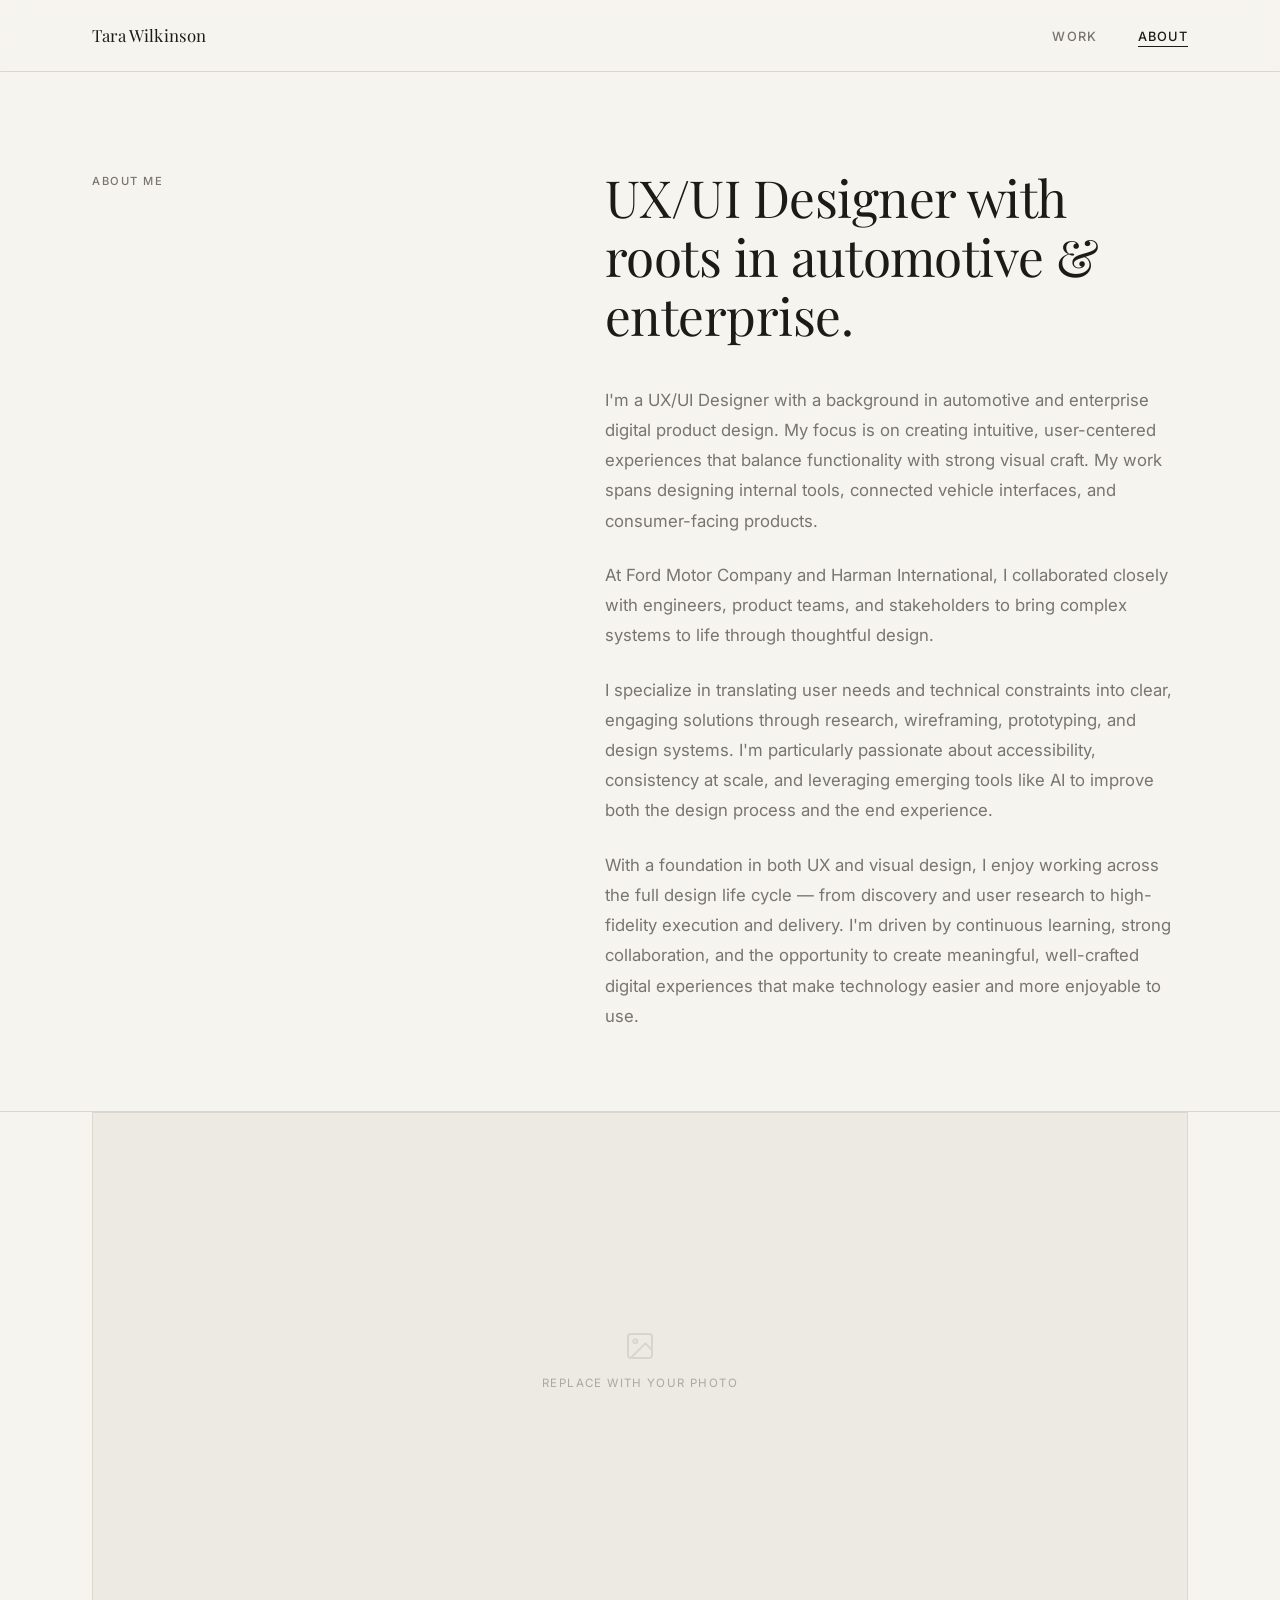
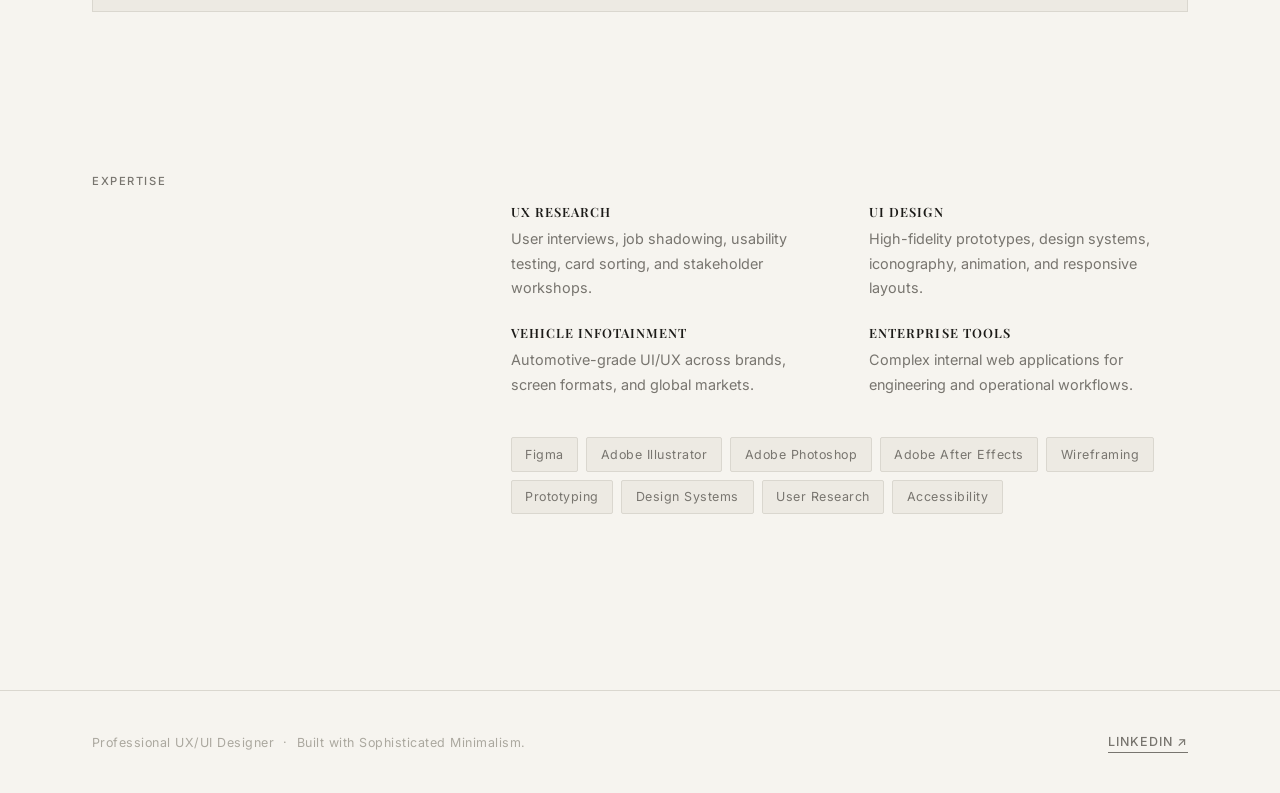
==== about.html @ fb92b143 "initial commit" ====
<!DOCTYPE html>
<html lang="en">
<head>
  <meta charset="UTF-8" />
  <meta name="viewport" content="width=device-width, initial-scale=1.0" />
  <title>About — Tara Wilkinson</title>
  <link rel="stylesheet" href="styles.css" />
  <link rel="preconnect" href="https://fonts.googleapis.com" />
  <link rel="preconnect" href="https://fonts.gstatic.com" crossorigin />
  <link href="https://fonts.googleapis.com/css2?family=Playfair+Display:ital,wght@0,400;0,600;1,400&family=Inter:wght@300;400;500;600&display=swap" rel="stylesheet" />
</head>
<body>

  <!-- ===== NAVIGATION ===== -->
  <nav class="nav">
    <div class="nav__inner">
      <a href="index.html" class="nav__logo">Tara Wilkinson</a>
      <ul class="nav__links">
        <li><a href="index.html" class="nav__link">Work</a></li>
        <li><a href="about.html" class="nav__link active">About</a></li>
      </ul>
    </div>
  </nav>

  <!-- ===== PAGE WRAPPER ===== -->
  <div class="page-wrapper">

    <!-- ===== ABOUT HERO ===== -->
    <section class="about-hero">
      <div class="about-hero__label-col">
        <p class="label about-hero__label">About Me</p>
      </div>
      <div class="about-hero__body-col">
        <h1 class="about-hero__heading">UX/UI Designer with roots in automotive &amp; enterprise.</h1>
        <div class="about-hero__body">
          <p>I'm a UX/UI Designer with a background in automotive and enterprise digital product design. My focus is on creating intuitive, user-centered experiences that balance functionality with strong visual craft. My work spans designing internal tools, connected vehicle interfaces, and consumer-facing products.</p>
          <p>At Ford Motor Company and Harman International, I collaborated closely with engineers, product teams, and stakeholders to bring complex systems to life through thoughtful design.</p>
          <p>I specialize in translating user needs and technical constraints into clear, engaging solutions through research, wireframing, prototyping, and design systems. I'm particularly passionate about accessibility, consistency at scale, and leveraging emerging tools like AI to improve both the design process and the end experience.</p>
          <p>With a foundation in both UX and visual design, I enjoy working across the full design life cycle — from discovery and user research to high-fidelity execution and delivery. I'm driven by continuous learning, strong collaboration, and the opportunity to create meaningful, well-crafted digital experiences that make technology easier and more enjoyable to use.</p>
        </div>
      </div>
    </section>

    <hr class="divider" />

    <!-- ===== PHOTO ===== -->
    <div class="about-photo">
      <!-- Replace with: <img src="images/tara-photo.jpg" alt="Tara Wilkinson"> -->
      <div class="img-placeholder img-placeholder--tall">
        <svg width="32" height="32" viewBox="0 0 24 24" fill="none" stroke="currentColor" stroke-width="1.5"><rect x="3" y="3" width="18" height="18" rx="2"/><circle cx="8.5" cy="8.5" r="1.5"/><polyline points="21 15 16 10 5 21"/></svg>
        Replace with your photo
      </div>
    </div>

    <!-- ===== SKILLS SECTION ===== -->
    <section class="project-body">
      <div class="project-section">
        <div class="project-section__inner">
          <div class="project-section__label-col">
            <p class="label">Expertise</p>
          </div>
          <div class="project-section__content">
            <div class="key-points">
              <div class="key-point">
                <h3 class="key-point__heading">UX Research</h3>
                <p class="key-point__text">User interviews, job shadowing, usability testing, card sorting, and stakeholder workshops.</p>
              </div>
              <div class="key-point">
                <h3 class="key-point__heading">UI Design</h3>
                <p class="key-point__text">High-fidelity prototypes, design systems, iconography, animation, and responsive layouts.</p>
              </div>
              <div class="key-point">
                <h3 class="key-point__heading">Vehicle Infotainment</h3>
                <p class="key-point__text">Automotive-grade UI/UX across brands, screen formats, and global markets.</p>
              </div>
              <div class="key-point">
                <h3 class="key-point__heading">Enterprise Tools</h3>
                <p class="key-point__text">Complex internal web applications for engineering and operational workflows.</p>
              </div>
            </div>
            <div class="chips" style="margin-top: 2.5rem;">
              <span class="chip">Figma</span>
              <span class="chip">Adobe Illustrator</span>
              <span class="chip">Adobe Photoshop</span>
              <span class="chip">Adobe After Effects</span>
              <span class="chip">Wireframing</span>
              <span class="chip">Prototyping</span>
              <span class="chip">Design Systems</span>
              <span class="chip">User Research</span>
              <span class="chip">Accessibility</span>
            </div>
          </div>
        </div>
      </div>
    </section>

    <!-- ===== FOOTER ===== -->
    <footer class="footer">
      <div class="container footer__inner">
        <p class="footer__text">Professional UX/UI Designer &nbsp;·&nbsp; Built with Sophisticated Minimalism.</p>
        <a href="https://www.linkedin.com" target="_blank" rel="noopener noreferrer" class="footer__linkedin">LinkedIn ↗</a>
      </div>
    </footer>

  </div><!-- /page-wrapper -->
</body>
</html>
---- styles.css ----
/* ============================================
   TARA WILKINSON PORTFOLIO — SHARED STYLES
   ============================================ */

/* --- Google Fonts Import --- */
@import url('https://fonts.googleapis.com/css2?family=Playfair+Display:ital,wght@0,400;0,600;1,400&family=Inter:wght@300;400;500;600&display=swap');

/* --- Custom Properties --- */
:root {
  --color-bg:               #F6F4EF;
  --color-surface:          #EDEAE3;
  --color-surface-hover:    #E4E1D9;
  --color-text:             #1C1B18;
  --color-text-secondary:   #78756F;
  --color-text-muted:       #ABA89F;
  --color-border:           #DAD7CF;
  --color-white:            #FDFCF9;

  --font-heading: 'Playfair Display', Georgia, serif;
  --font-body:    'Inter', -apple-system, BlinkMacSystemFont, sans-serif;

  --max-width: 1160px;
  --nav-height: 72px;

  --ease: cubic-bezier(0.4, 0, 0.2, 1);
  --transition: 0.3s var(--ease);
}

/* --- Reset --- */
*, *::before, *::after {
  box-sizing: border-box;
  margin: 0;
  padding: 0;
}

html {
  scroll-behavior: smooth;
  font-size: 16px;
}

body {
  background-color: var(--color-bg);
  color: var(--color-text);
  font-family: var(--font-body);
  font-weight: 400;
  line-height: 1.7;
  -webkit-font-smoothing: antialiased;
}

img {
  display: block;
  max-width: 100%;
  height: auto;
}

a {
  color: inherit;
  text-decoration: none;
}

ul {
  list-style: none;
}

/* ============================================
   TYPOGRAPHY
   ============================================ */

h1, h2, h3, h4 {
  font-family: var(--font-heading);
  font-weight: 400;
  line-height: 1.2;
  letter-spacing: -0.01em;
}

.label {
  font-family: var(--font-body);
  font-size: 0.7rem;
  font-weight: 500;
  letter-spacing: 0.14em;
  text-transform: uppercase;
  color: var(--color-text-secondary);
}

/* ============================================
   LAYOUT UTILITIES
   ============================================ */

.container {
  width: 100%;
  max-width: var(--max-width);
  margin: 0 auto;
  padding: 0 2rem;
}

.divider {
  width: 100%;
  height: 1px;
  background: var(--color-border);
  border: none;
}

/* ============================================
   NAVIGATION
   ============================================ */

.nav {
  position: fixed;
  top: 0;
  left: 0;
  right: 0;
  z-index: 100;
  height: var(--nav-height);
  background: rgba(246, 244, 239, 0.92);
  backdrop-filter: blur(10px);
  -webkit-backdrop-filter: blur(10px);
  border-bottom: 1px solid var(--color-border);
}

.nav__inner {
  display: flex;
  align-items: center;
  justify-content: space-between;
  height: 100%;
  max-width: var(--max-width);
  margin: 0 auto;
  padding: 0 2rem;
}

.nav__logo {
  font-family: var(--font-heading);
  font-size: 1.05rem;
  font-weight: 400;
  color: var(--color-text);
  letter-spacing: 0.01em;
  transition: opacity var(--transition);
}

.nav__logo:hover {
  opacity: 0.6;
}

.nav__links {
  display: flex;
  align-items: center;
  gap: 2.5rem;
}

.nav__link {
  font-size: 0.8rem;
  font-weight: 500;
  letter-spacing: 0.1em;
  text-transform: uppercase;
  color: var(--color-text-secondary);
  transition: color var(--transition);
  position: relative;
}

.nav__link::after {
  content: '';
  position: absolute;
  bottom: -3px;
  left: 0;
  width: 0;
  height: 1px;
  background: var(--color-text);
  transition: width var(--transition);
}

.nav__link:hover {
  color: var(--color-text);
}

.nav__link:hover::after,
.nav__link.active::after {
  width: 100%;
}

.nav__link.active {
  color: var(--color-text);
}

/* ============================================
   PAGE WRAPPER (accounts for fixed nav)
   ============================================ */

.page-wrapper {
  padding-top: var(--nav-height);
  min-height: 100vh;
}

/* ============================================
   IMAGE PLACEHOLDER
   ============================================ */

.img-placeholder {
  width: 100%;
  background: var(--color-surface);
  border: 1px solid var(--color-border);
  display: flex;
  flex-direction: column;
  align-items: center;
  justify-content: center;
  gap: 0.75rem;
  color: var(--color-text-muted);
  font-size: 0.72rem;
  letter-spacing: 0.12em;
  text-transform: uppercase;
  min-height: 360px;
}

.img-placeholder svg {
  opacity: 0.3;
}

.img-placeholder--short {
  min-height: 260px;
}

.img-placeholder--tall {
  min-height: 500px;
}

/* ============================================
   FOOTER
   ============================================ */

.footer {
  padding: 2.5rem 0;
  border-top: 1px solid var(--color-border);
  margin-top: 6rem;
}

.footer__inner {
  display: flex;
  align-items: center;
  justify-content: space-between;
  flex-wrap: wrap;
  gap: 1rem;
}

.footer__text {
  font-size: 0.78rem;
  color: var(--color-text-muted);
  letter-spacing: 0.04em;
}

.footer__linkedin {
  font-size: 0.78rem;
  font-weight: 500;
  letter-spacing: 0.08em;
  text-transform: uppercase;
  color: var(--color-text-secondary);
  border-bottom: 1px solid currentColor;
  transition: color var(--transition);
}

.footer__linkedin:hover {
  color: var(--color-text);
}

/* ============================================
   HOME PAGE — HERO
   ============================================ */

.hero {
  min-height: calc(100vh - var(--nav-height));
  display: flex;
  flex-direction: column;
  justify-content: center;
  padding: 6rem 2rem 4rem;
  max-width: var(--max-width);
  margin: 0 auto;
  position: relative;
}

.hero__eyebrow {
  margin-bottom: 2rem;
}

.hero__headline {
  font-size: clamp(2.6rem, 6vw, 5rem);
  font-weight: 400;
  max-width: 14ch;
  line-height: 1.12;
  color: var(--color-text);
}

.hero__headline em {
  font-style: italic;
  color: var(--color-text-secondary);
}

.hero__scroll {
  position: absolute;
  bottom: 3rem;
  left: 2rem;
  display: flex;
  align-items: center;
  gap: 1rem;
  font-size: 0.68rem;
  font-weight: 500;
  letter-spacing: 0.16em;
  text-transform: uppercase;
  color: var(--color-text-muted);
}

.hero__scroll-line {
  width: 40px;
  height: 1px;
  background: var(--color-text-muted);
}

/* ============================================
   HOME PAGE — PROJECT GRID
   ============================================ */

.projects-section {
  padding: 4rem 0 2rem;
  border-top: 1px solid var(--color-border);
}

.projects-section__header {
  padding: 0 2rem 3rem;
  max-width: var(--max-width);
  margin: 0 auto;
}

.projects-grid {
  max-width: var(--max-width);
  margin: 0 auto;
  padding: 0 2rem;
  display: grid;
  grid-template-columns: repeat(2, 1fr);
  gap: 2px;
}

.project-card {
  display: block;
  background: var(--color-bg);
  border: 1px solid var(--color-border);
  overflow: hidden;
  transition: background var(--transition);
  cursor: pointer;
  text-decoration: none;
  color: inherit;
}

.project-card:hover {
  background: var(--color-surface);
}

.project-card:hover .project-card__img-wrap img,
.project-card:hover .project-card__img-wrap .img-placeholder {
  transform: scale(1.02);
}

.project-card__img-wrap {
  overflow: hidden;
  width: 100%;
  aspect-ratio: 4/3;
}

.project-card__img-wrap img,
.project-card__img-wrap .img-placeholder {
  width: 100%;
  height: 100%;
  object-fit: cover;
  transition: transform 0.5s var(--ease);
  min-height: unset;
}

.project-card__body {
  padding: 1.75rem 2rem 2rem;
}

.project-card__category {
  display: block;
  margin-bottom: 0.75rem;
}

.project-card__title {
  font-size: 1.4rem;
  line-height: 1.25;
  margin-bottom: 0.35rem;
}

.project-card__company {
  font-size: 0.85rem;
  color: var(--color-text-secondary);
  margin-bottom: 1rem;
  font-weight: 400;
}

.project-card__desc {
  font-size: 0.9rem;
  color: var(--color-text-secondary);
  line-height: 1.65;
  display: -webkit-box;
  -webkit-line-clamp: 3;
  -webkit-box-orient: vertical;
  overflow: hidden;
}

.project-card__arrow {
  display: inline-flex;
  align-items: center;
  gap: 0.5rem;
  margin-top: 1.25rem;
  font-size: 0.75rem;
  font-weight: 500;
  letter-spacing: 0.1em;
  text-transform: uppercase;
  color: var(--color-text-secondary);
  transition: color var(--transition), gap var(--transition);
}

.project-card:hover .project-card__arrow {
  color: var(--color-text);
  gap: 0.75rem;
}

/* Wide card (spans full width) */
.project-card--wide {
  grid-column: 1 / -1;
}

.project-card--wide .project-card__img-wrap {
  aspect-ratio: 16/7;
}

/* ============================================
   ABOUT PAGE
   ============================================ */

.about-hero {
  padding: 6rem 2rem 5rem;
  max-width: var(--max-width);
  margin: 0 auto;
  display: grid;
  grid-template-columns: 1fr 1.4fr;
  gap: 6rem;
  align-items: start;
}

.about-hero__label {
  padding-top: 0.25rem;
}

.about-hero__heading {
  font-size: clamp(2.2rem, 4vw, 3.5rem);
  margin-bottom: 2.5rem;
  line-height: 1.15;
}

.about-hero__body {
  display: flex;
  flex-direction: column;
  gap: 1.5rem;
}

.about-hero__body p {
  font-size: 1.05rem;
  line-height: 1.8;
  color: var(--color-text-secondary);
}

.about-photo {
  max-width: var(--max-width);
  margin: 0 auto;
  padding: 0 2rem 5rem;
}

/* ============================================
   PROJECT DETAIL PAGES
   ============================================ */

/* Project Hero */
.project-hero {
  padding: 5rem 2rem 4rem;
  max-width: var(--max-width);
  margin: 0 auto;
  border-bottom: 1px solid var(--color-border);
}

.project-hero__category {
  margin-bottom: 1.5rem;
}

.project-hero__company {
  font-size: 1rem;
  color: var(--color-text-secondary);
  margin-bottom: 0.5rem;
  font-weight: 400;
}

.project-hero__title {
  font-size: clamp(2rem, 4.5vw, 3.8rem);
  max-width: 16ch;
  margin-bottom: 2rem;
}

.project-hero__desc {
  font-size: 1.05rem;
  color: var(--color-text-secondary);
  max-width: 65ch;
  line-height: 1.8;
  margin-bottom: 3rem;
}

/* Project Meta Bar */
.project-meta {
  display: grid;
  grid-template-columns: repeat(3, 1fr);
  gap: 2rem;
  padding: 3rem 0 0;
  border-top: 1px solid var(--color-border);
}

.project-meta__item {}

.project-meta__label {
  display: block;
  margin-bottom: 0.5rem;
}

.project-meta__value {
  font-size: 0.95rem;
  color: var(--color-text);
  line-height: 1.5;
}

/* Project Body Content */
.project-body {
  max-width: var(--max-width);
  margin: 0 auto;
  padding: 0 2rem;
}

.project-section {
  padding: 5rem 0;
  border-bottom: 1px solid var(--color-border);
}

.project-section:last-of-type {
  border-bottom: none;
}

.project-section__inner {
  display: grid;
  grid-template-columns: 1fr 2fr;
  gap: 5rem;
  align-items: start;
}

.project-section__label-col {}

.project-section__content {}

.project-section__heading {
  font-size: 1.8rem;
  margin-bottom: 1.5rem;
}

.project-section__text {
  font-size: 0.98rem;
  color: var(--color-text-secondary);
  line-height: 1.8;
  margin-bottom: 1.5rem;
}

.project-section__text:last-child {
  margin-bottom: 0;
}

/* Key Points Grid */
.key-points {
  display: grid;
  grid-template-columns: repeat(2, 1fr);
  gap: 1.5rem 2.5rem;
  margin-top: 2rem;
}

.key-point {}

.key-point__heading {
  font-size: 0.8rem;
  font-weight: 600;
  letter-spacing: 0.08em;
  text-transform: uppercase;
  margin-bottom: 0.5rem;
  color: var(--color-text);
}

.key-point__text {
  font-size: 0.9rem;
  color: var(--color-text-secondary);
  line-height: 1.7;
}

/* Image Grid in project pages */
.project-img-grid {
  display: grid;
  gap: 1rem;
  margin-top: 2.5rem;
}

.project-img-grid--2col {
  grid-template-columns: 1fr 1fr;
}

.project-img-grid--caption {
  font-size: 0.78rem;
  color: var(--color-text-muted);
  letter-spacing: 0.04em;
  margin-top: 0.5rem;
}

.project-img-full {
  margin-top: 2.5rem;
}

/* Tools/Info chips */
.chips {
  display: flex;
  flex-wrap: wrap;
  gap: 0.5rem;
  margin-top: 1rem;
}

.chip {
  background: var(--color-surface);
  border: 1px solid var(--color-border);
  padding: 0.35rem 0.85rem;
  font-size: 0.78rem;
  letter-spacing: 0.04em;
  color: var(--color-text-secondary);
  border-radius: 2px;
}

/* Next Project Navigation */
.next-project {
  padding: 5rem 2rem;
  max-width: var(--max-width);
  margin: 0 auto;
  display: flex;
  align-items: center;
  justify-content: space-between;
  border-top: 1px solid var(--color-border);
  text-decoration: none;
  color: inherit;
  transition: background var(--transition);
  border-radius: 2px;
}

.next-project:hover .next-project__arrow {
  transform: translateX(8px);
}

.next-project__label {
  margin-bottom: 0.5rem;
}

.next-project__title {
  font-size: 1.5rem;
}

.next-project__company {
  font-size: 0.9rem;
  color: var(--color-text-secondary);
  margin-top: 0.25rem;
}

.next-project__arrow {
  font-size: 2rem;
  color: var(--color-text-secondary);
  transition: transform 0.3s var(--ease), color var(--transition);
  line-height: 1;
}

.next-project:hover .next-project__arrow {
  color: var(--color-text);
}

/* ============================================
   RESPONSIVE
   ============================================ */

@media (max-width: 900px) {
  .projects-grid {
    grid-template-columns: 1fr;
  }

  .project-card--wide {
    grid-column: auto;
  }

  .about-hero {
    grid-template-columns: 1fr;
    gap: 2rem;
    padding: 4rem 1.5rem 3rem;
  }

  .project-hero {
    padding: 3rem 1.5rem 3rem;
  }

  .project-meta {
    grid-template-columns: 1fr 1fr;
  }

  .project-section__inner {
    grid-template-columns: 1fr;
    gap: 1.5rem;
  }

  .key-points {
    grid-template-columns: 1fr;
  }

  .project-img-grid--2col {
    grid-template-columns: 1fr;
  }

  .next-project {
    padding: 3rem 1.5rem;
  }
}

@media (max-width: 600px) {
  .container,
  .hero,
  .projects-section__header,
  .projects-grid,
  .project-body,
  .about-hero,
  .about-photo {
    padding-left: 1.25rem;
    padding-right: 1.25rem;
  }

  .hero__headline {
    font-size: 2.2rem;
  }

  .project-meta {
    grid-template-columns: 1fr;
    gap: 1.5rem;
  }

  .nav__links {
    gap: 1.5rem;
  }

  .footer__inner {
    flex-direction: column;
    align-items: flex-start;
  }
}
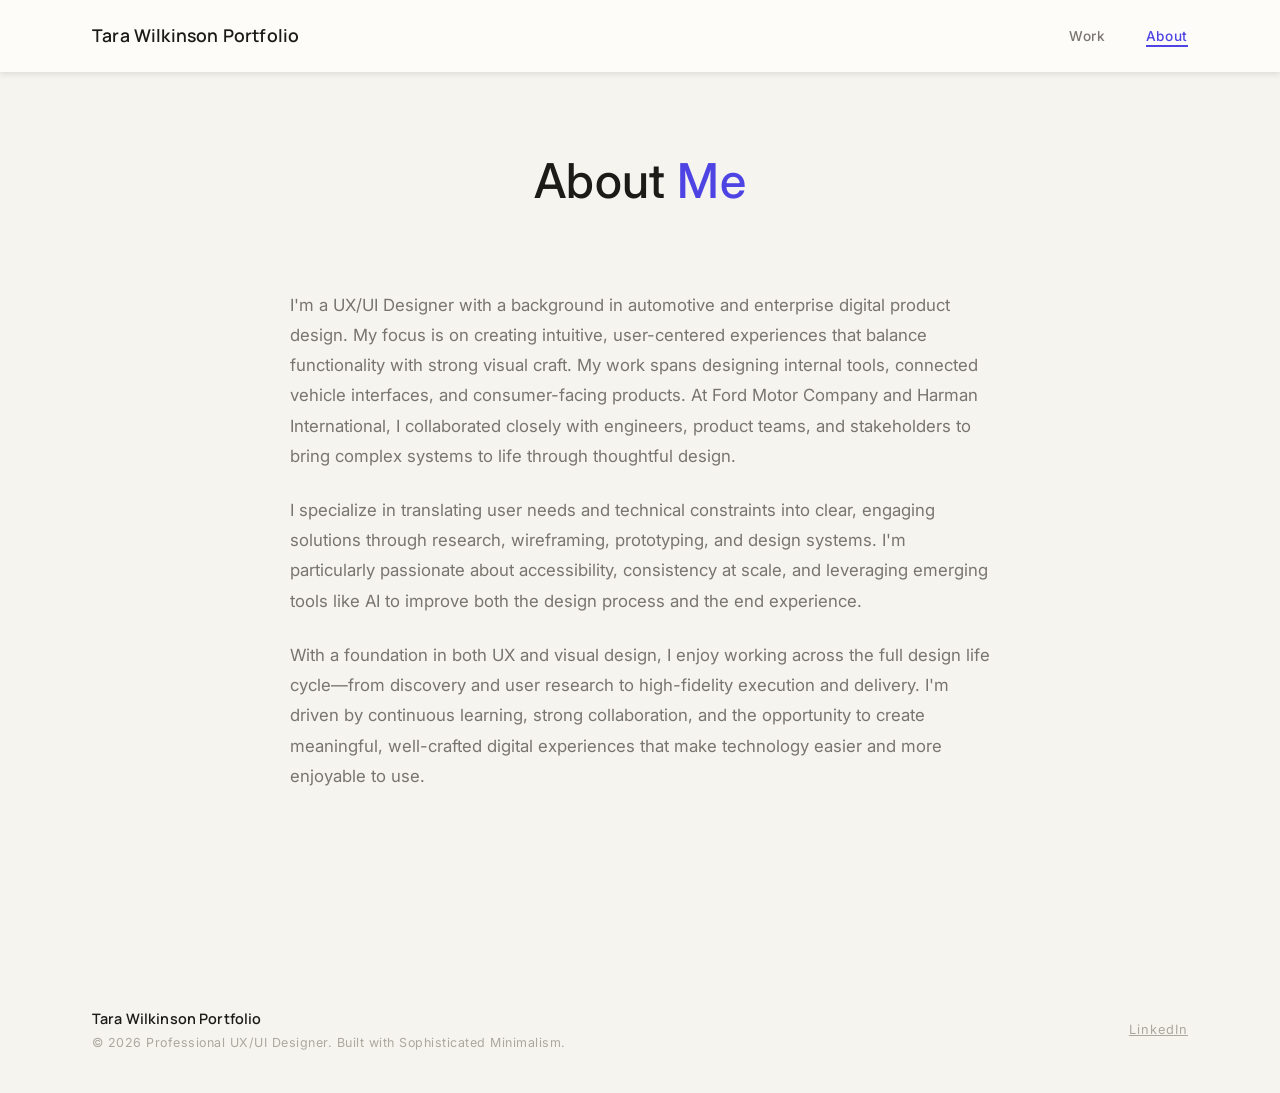
==== commit 25667150: "updated styles, copy, and added images" ====
--- a/about.html
+++ b/about.html
@@ -3,7 +3,7 @@
 <head>
   <meta charset="UTF-8" />
   <meta name="viewport" content="width=device-width, initial-scale=1.0" />
-  <title>About — Tara Wilkinson</title>
+  <title>About — Tara Wilkinson Portfolio</title>
   <link rel="stylesheet" href="styles.css" />
   <link rel="preconnect" href="https://fonts.googleapis.com" />
   <link rel="preconnect" href="https://fonts.gstatic.com" crossorigin />
@@ -11,10 +11,9 @@
 </head>
 <body>
 
-  <!-- ===== NAVIGATION ===== -->
   <nav class="nav">
     <div class="nav__inner">
-      <a href="index.html" class="nav__logo">Tara Wilkinson</a>
+      <a href="index.html" class="nav__logo">Tara Wilkinson Portfolio</a>
       <ul class="nav__links">
         <li><a href="index.html" class="nav__link">Work</a></li>
         <li><a href="about.html" class="nav__link active">About</a></li>
@@ -22,86 +21,34 @@
     </div>
   </nav>
 
-  <!-- ===== PAGE WRAPPER ===== -->
   <div class="page-wrapper">
 
-    <!-- ===== ABOUT HERO ===== -->
-    <section class="about-hero">
-      <div class="about-hero__label-col">
-        <p class="label about-hero__label">About Me</p>
-      </div>
-      <div class="about-hero__body-col">
-        <h1 class="about-hero__heading">UX/UI Designer with roots in automotive &amp; enterprise.</h1>
-        <div class="about-hero__body">
-          <p>I'm a UX/UI Designer with a background in automotive and enterprise digital product design. My focus is on creating intuitive, user-centered experiences that balance functionality with strong visual craft. My work spans designing internal tools, connected vehicle interfaces, and consumer-facing products.</p>
-          <p>At Ford Motor Company and Harman International, I collaborated closely with engineers, product teams, and stakeholders to bring complex systems to life through thoughtful design.</p>
-          <p>I specialize in translating user needs and technical constraints into clear, engaging solutions through research, wireframing, prototyping, and design systems. I'm particularly passionate about accessibility, consistency at scale, and leveraging emerging tools like AI to improve both the design process and the end experience.</p>
-          <p>With a foundation in both UX and visual design, I enjoy working across the full design life cycle — from discovery and user research to high-fidelity execution and delivery. I'm driven by continuous learning, strong collaboration, and the opportunity to create meaningful, well-crafted digital experiences that make technology easier and more enjoyable to use.</p>
-        </div>
+    <!-- ABOUT INTRO -->
+    <section class="about">
+      <h1 class="heading about__eyebrow">About <span class="highlight-text">Me</span></h1>
+      <div class="about__body">
       </div>
     </section>
 
-    <hr class="divider" />
-
-    <!-- ===== PHOTO ===== -->
-    <div class="about-photo">
-      <!-- Replace with: <img src="images/tara-photo.jpg" alt="Tara Wilkinson"> -->
-      <div class="img-placeholder img-placeholder--tall">
-        <svg width="32" height="32" viewBox="0 0 24 24" fill="none" stroke="currentColor" stroke-width="1.5"><rect x="3" y="3" width="18" height="18" rx="2"/><circle cx="8.5" cy="8.5" r="1.5"/><polyline points="21 15 16 10 5 21"/></svg>
-        Replace with your photo
-      </div>
-    </div>
-
-    <!-- ===== SKILLS SECTION ===== -->
-    <section class="project-body">
-      <div class="project-section">
-        <div class="project-section__inner">
-          <div class="project-section__label-col">
-            <p class="label">Expertise</p>
-          </div>
-          <div class="project-section__content">
-            <div class="key-points">
-              <div class="key-point">
-                <h3 class="key-point__heading">UX Research</h3>
-                <p class="key-point__text">User interviews, job shadowing, usability testing, card sorting, and stakeholder workshops.</p>
-              </div>
-              <div class="key-point">
-                <h3 class="key-point__heading">UI Design</h3>
-                <p class="key-point__text">High-fidelity prototypes, design systems, iconography, animation, and responsive layouts.</p>
-              </div>
-              <div class="key-point">
-                <h3 class="key-point__heading">Vehicle Infotainment</h3>
-                <p class="key-point__text">Automotive-grade UI/UX across brands, screen formats, and global markets.</p>
-              </div>
-              <div class="key-point">
-                <h3 class="key-point__heading">Enterprise Tools</h3>
-                <p class="key-point__text">Complex internal web applications for engineering and operational workflows.</p>
-              </div>
-            </div>
-            <div class="chips" style="margin-top: 2.5rem;">
-              <span class="chip">Figma</span>
-              <span class="chip">Adobe Illustrator</span>
-              <span class="chip">Adobe Photoshop</span>
-              <span class="chip">Adobe After Effects</span>
-              <span class="chip">Wireframing</span>
-              <span class="chip">Prototyping</span>
-              <span class="chip">Design Systems</span>
-              <span class="chip">User Research</span>
-              <span class="chip">Accessibility</span>
-            </div>
-          </div>
-        </div>
+    <!-- ABOUT REMAINING -->
+    <section class="about about--continued">
+      <div class="about__body">
+        <p>I'm a UX/UI Designer with a background in automotive and enterprise digital product design. My focus is on creating intuitive, user-centered experiences that balance functionality with strong visual craft. My work spans designing internal tools, connected vehicle interfaces, and consumer-facing products. At Ford Motor Company and Harman International, I collaborated closely with engineers, product teams, and stakeholders to bring complex systems to life through thoughtful design.</p>
+        <p>I specialize in translating user needs and technical constraints into clear, engaging solutions through research, wireframing, prototyping, and design systems. I'm particularly passionate about accessibility, consistency at scale, and leveraging emerging tools like AI to improve both the design process and the end experience.</p>
+        <p>With a foundation in both UX and visual design, I enjoy working across the full design life cycle—from discovery and user research to high-fidelity execution and delivery. I'm driven by continuous learning, strong collaboration, and the opportunity to create meaningful, well-crafted digital experiences that make technology easier and more enjoyable to use.</p>
       </div>
     </section>
 
-    <!-- ===== FOOTER ===== -->
     <footer class="footer">
       <div class="container footer__inner">
-        <p class="footer__text">Professional UX/UI Designer &nbsp;·&nbsp; Built with Sophisticated Minimalism.</p>
-        <a href="https://www.linkedin.com" target="_blank" rel="noopener noreferrer" class="footer__linkedin">LinkedIn ↗</a>
+        <div>
+            <p class="footer__brand">Tara Wilkinson Portfolio</p>
+            <p class="footer__text">&copy; 2026 Professional UX/UI Designer. Built with Sophisticated Minimalism.</p>
+        </div>
+        <a href="https://www.linkedin.com" target="_blank" rel="noopener noreferrer" class="footer__linkedin">LinkedIn</a>
       </div>
     </footer>
 
-  </div><!-- /page-wrapper -->
+  </div>
 </body>
 </html>
--- a/styles.css
+++ b/styles.css
@@ -4,6 +4,7 @@
 
 /* --- Google Fonts Import --- */
 @import url('https://fonts.googleapis.com/css2?family=Playfair+Display:ital,wght@0,400;0,600;1,400&family=Inter:wght@300;400;500;600&display=swap');
+@import url('https://fonts.googleapis.com/css2?family=Manrope:wght@200..800&display=swap');
 
 /* --- Custom Properties --- */
 :root {
@@ -13,10 +14,12 @@
   --color-text:             #1C1B18;
   --color-text-secondary:   #78756F;
   --color-text-muted:       #ABA89F;
+  --color-text-charcoal:    #323233;
   --color-border:           #DAD7CF;
   --color-white:            #FDFCF9;
-
-  --font-heading: 'Playfair Display', Georgia, serif;
+  --color-purple:           #4D44E3;
+
+  --font-heading: 'Manrope', 'Playfair Display', Georgia, serif;
   --font-body:    'Inter', -apple-system, BlinkMacSystemFont, sans-serif;
 
   --max-width: 1160px;
@@ -80,6 +83,17 @@
   letter-spacing: 0.14em;
   text-transform: uppercase;
   color: var(--color-text-secondary);
+}
+
+.heading {
+  font-family: var(--font-body);
+  font-size: 3rem;
+  font-weight: 500;
+  letter-spacing: 0.01em;
+}
+
+.highlight-text {
+    color: var(--color-purple);
 }
 
 /* ============================================
@@ -111,10 +125,12 @@
   right: 0;
   z-index: 100;
   height: var(--nav-height);
-  background: rgba(246, 244, 239, 0.92);
+  /* background: rgba(246, 244, 239, 0.92); */
+  background-color: var(--color-white);
   backdrop-filter: blur(10px);
   -webkit-backdrop-filter: blur(10px);
-  border-bottom: 1px solid var(--color-border);
+  /* border-bottom: 1px solid var(--color-border); */
+  box-shadow: 0 2px 6px 0 rgba(0, 0, 0, 0.1);
 }
 
 .nav__inner {
@@ -129,8 +145,8 @@
 
 .nav__logo {
   font-family: var(--font-heading);
-  font-size: 1.05rem;
-  font-weight: 400;
+  font-size: 1.1rem;
+  font-weight: 600;
   color: var(--color-text);
   letter-spacing: 0.01em;
   transition: opacity var(--transition);
@@ -147,10 +163,9 @@
 }
 
 .nav__link {
-  font-size: 0.8rem;
+  font-size: 0.85rem;
   font-weight: 500;
-  letter-spacing: 0.1em;
-  text-transform: uppercase;
+  letter-spacing: 0.05em;
   color: var(--color-text-secondary);
   transition: color var(--transition);
   position: relative;
@@ -162,8 +177,8 @@
   bottom: -3px;
   left: 0;
   width: 0;
-  height: 1px;
-  background: var(--color-text);
+  height: 2px;
+  background: var(--color-purple);
   transition: width var(--transition);
 }
 
@@ -177,7 +192,7 @@
 }
 
 .nav__link.active {
-  color: var(--color-text);
+  color: var(--color-purple);
 }
 
 /* ============================================
@@ -187,6 +202,8 @@
 .page-wrapper {
   padding-top: var(--nav-height);
   min-height: 100vh;
+  display: grid;
+  grid-template-rows: auto 1fr auto;
 }
 
 /* ============================================
@@ -227,7 +244,7 @@
 
 .footer {
   padding: 2.5rem 0;
-  border-top: 1px solid var(--color-border);
+  /* border-top: 1px solid var(--color-border); */
   margin-top: 6rem;
 }
 
@@ -246,42 +263,44 @@
 }
 
 .footer__linkedin {
-  font-size: 0.78rem;
-  font-weight: 500;
+  font-size: 0.8rem;
   letter-spacing: 0.08em;
-  text-transform: uppercase;
-  color: var(--color-text-secondary);
-  border-bottom: 1px solid currentColor;
+  color: var(--color-text-muted);
   transition: color var(--transition);
+  text-decoration: underline;
 }
 
 .footer__linkedin:hover {
   color: var(--color-text);
 }
 
+.footer__brand {
+  font-family: var(--font-heading);
+  font-size: 0.9rem;
+  font-weight: 600;
+  color: var(--color-text);
+  letter-spacing: 0.01em;
+}
+
 /* ============================================
    HOME PAGE — HERO
    ============================================ */
 
 .hero {
-  min-height: calc(100vh - var(--nav-height));
+  /* min-height: calc(100vh - var(--nav-height)); */
   display: flex;
   flex-direction: column;
   justify-content: center;
-  padding: 6rem 2rem 4rem;
-  max-width: var(--max-width);
-  margin: 0 auto;
+  padding: 18rem 2rem 10rem;
+  max-width: var(--max-width);
+  margin: 0 auto 12rem auto;
   position: relative;
-}
-
-.hero__eyebrow {
-  margin-bottom: 2rem;
 }
 
 .hero__headline {
   font-size: clamp(2.6rem, 6vw, 5rem);
-  font-weight: 400;
-  max-width: 14ch;
+  font-weight: 600;
+  max-width: 20ch;
   line-height: 1.12;
   color: var(--color-text);
 }
@@ -316,14 +335,8 @@
    ============================================ */
 
 .projects-section {
-  padding: 4rem 0 2rem;
-  border-top: 1px solid var(--color-border);
-}
-
-.projects-section__header {
-  padding: 0 2rem 3rem;
-  max-width: var(--max-width);
-  margin: 0 auto;
+  padding: 2rem 0 4rem;
+  /* border-top: 1px solid var(--color-border); */
 }
 
 .projects-grid {
@@ -385,36 +398,6 @@
   margin-bottom: 0.35rem;
 }
 
-.project-card__company {
-  font-size: 0.85rem;
-  color: var(--color-text-secondary);
-  margin-bottom: 1rem;
-  font-weight: 400;
-}
-
-.project-card__desc {
-  font-size: 0.9rem;
-  color: var(--color-text-secondary);
-  line-height: 1.65;
-  display: -webkit-box;
-  -webkit-line-clamp: 3;
-  -webkit-box-orient: vertical;
-  overflow: hidden;
-}
-
-.project-card__arrow {
-  display: inline-flex;
-  align-items: center;
-  gap: 0.5rem;
-  margin-top: 1.25rem;
-  font-size: 0.75rem;
-  font-weight: 500;
-  letter-spacing: 0.1em;
-  text-transform: uppercase;
-  color: var(--color-text-secondary);
-  transition: color var(--transition), gap var(--transition);
-}
-
 .project-card:hover .project-card__arrow {
   color: var(--color-text);
   gap: 0.75rem;
@@ -433,42 +416,40 @@
    ABOUT PAGE
    ============================================ */
 
-.about-hero {
-  padding: 6rem 2rem 5rem;
+.about {
   max-width: var(--max-width);
   margin: 0 auto;
-  display: grid;
-  grid-template-columns: 1fr 1.4fr;
-  gap: 6rem;
-  align-items: start;
-}
-
-.about-hero__label {
-  padding-top: 0.25rem;
-}
-
-.about-hero__heading {
-  font-size: clamp(2.2rem, 4vw, 3.5rem);
-  margin-bottom: 2.5rem;
-  line-height: 1.15;
-}
-
-.about-hero__body {
+  padding: 5rem 2rem 3rem;
+  display: flex;
+  justify-content: center;
+}
+
+.about--continued {
+  padding-top: 0;
+  padding-bottom: 5rem;
+}
+
+.about__eyebrow {
+  margin-bottom: 2rem;
+}
+
+.about__body {
   display: flex;
   flex-direction: column;
   gap: 1.5rem;
-}
-
-.about-hero__body p {
+  max-width: 70ch;
+}
+
+.about__body p {
   font-size: 1.05rem;
   line-height: 1.8;
   color: var(--color-text-secondary);
 }
 
-.about-photo {
+.about__photo {
   max-width: var(--max-width);
   margin: 0 auto;
-  padding: 0 2rem 5rem;
+  padding: 2rem 2rem 3rem;
 }
 
 /* ============================================
@@ -573,6 +554,40 @@
   margin-bottom: 0;
 }
 
+.project-section__list {
+  list-style: disc;
+  padding-left: 1.25rem;
+  margin: 0 0 1.5rem;
+  color: var(--color-text-secondary);
+  font-size: 0.98rem;
+  line-height: 1.8;
+}
+
+.project-section__list li {
+  margin-bottom: 0.4rem;
+}
+
+.project-section__sublabel {
+  margin-top: 0.5rem;
+  color: var(--color-text);
+  font-family: var(--font-heading);
+  font-weight: 400;
+  font-size: 1.1rem;
+  letter-spacing: 0;
+  text-transform: none;
+}
+
+/* 3-column variant of key-points grid */
+.key-points--3col {
+  grid-template-columns: repeat(3, 1fr);
+}
+
+@media (max-width: 900px) {
+  .key-points--3col {
+    grid-template-columns: 1fr;
+  }
+}
+
 /* Key Points Grid */
 .key-points {
   display: grid;
@@ -638,37 +653,43 @@
   border-radius: 2px;
 }
 
-/* Next Project Navigation */
+/* ============================================
+   NEXT PROJECT (updated — arrow inline in title)
+   ============================================ */
+
 .next-project {
   padding: 5rem 2rem;
   max-width: var(--max-width);
   margin: 0 auto;
-  display: flex;
-  align-items: center;
-  justify-content: space-between;
+  display: block;
   border-top: 1px solid var(--color-border);
   text-decoration: none;
   color: inherit;
   transition: background var(--transition);
-  border-radius: 2px;
+}
+
+.next-project__label {
+  margin-bottom: 0.75rem;
+}
+
+.next-project__title {
+  font-size: 1.75rem;
+  display: inline-block;
+  transition: transform 0.3s var(--ease);
+}
+
+.next-project:hover .next-project__title {
+  transform: translateX(8px);
+}
+
+.next-project__company {
+  font-size: 0.9rem;
+  color: var(--color-text-secondary);
+  margin-top: 0.5rem;
 }
 
 .next-project:hover .next-project__arrow {
   transform: translateX(8px);
-}
-
-.next-project__label {
-  margin-bottom: 0.5rem;
-}
-
-.next-project__title {
-  font-size: 1.5rem;
-}
-
-.next-project__company {
-  font-size: 0.9rem;
-  color: var(--color-text-secondary);
-  margin-top: 0.25rem;
 }
 
 .next-project__arrow {
@@ -730,7 +751,6 @@
 @media (max-width: 600px) {
   .container,
   .hero,
-  .projects-section__header,
   .projects-grid,
   .project-body,
   .about-hero,
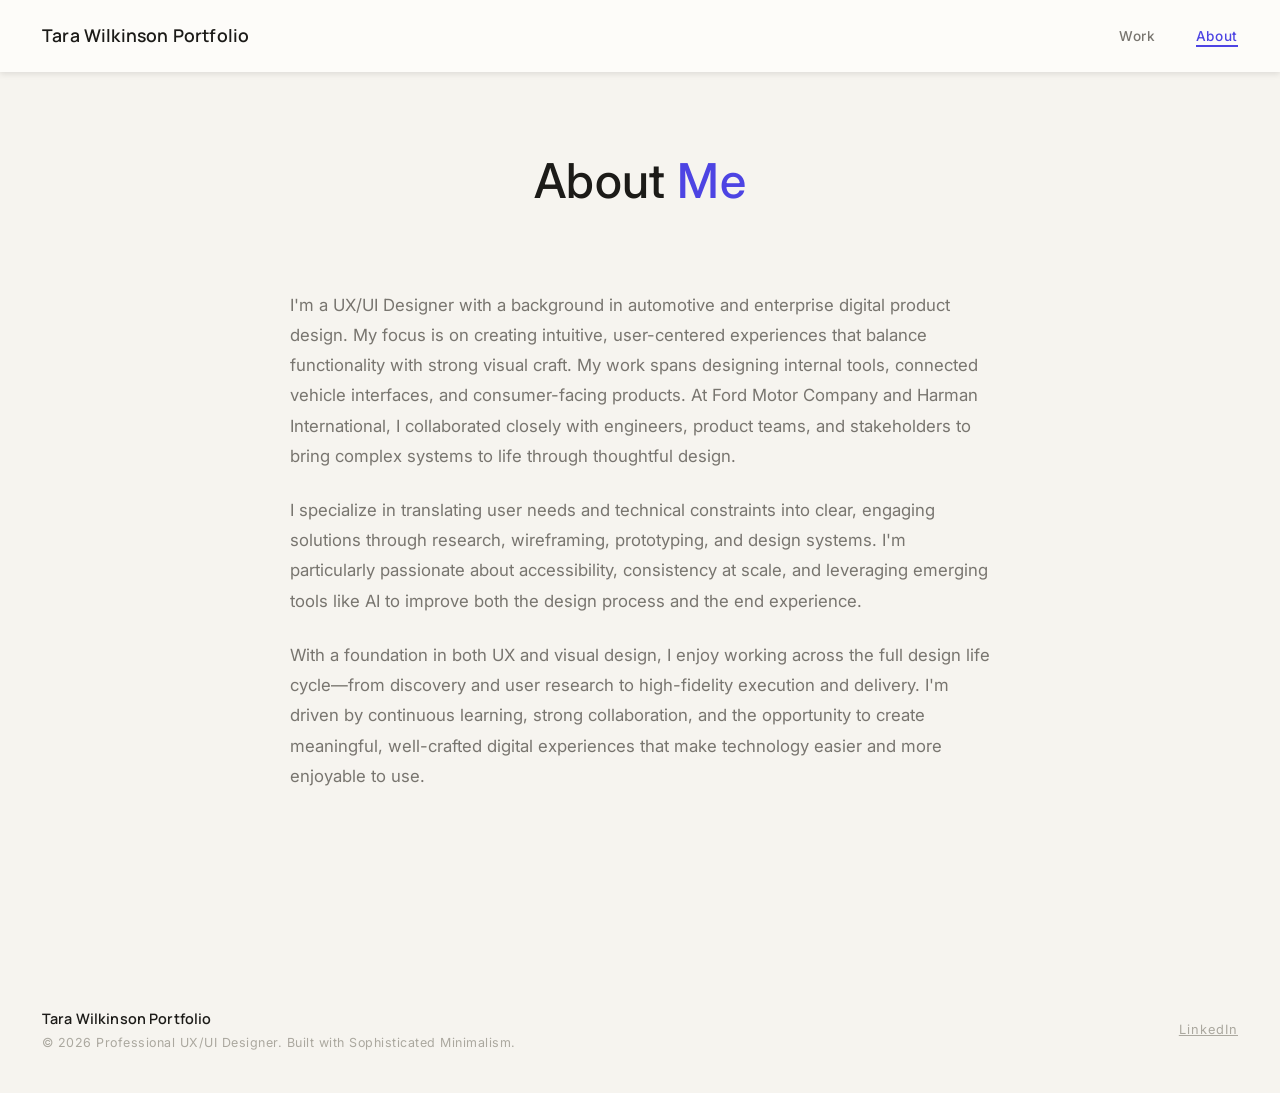
==== commit be3c3084: "added remaining images" ====
--- a/about.html
+++ b/about.html
@@ -45,7 +45,7 @@
             <p class="footer__brand">Tara Wilkinson Portfolio</p>
             <p class="footer__text">&copy; 2026 Professional UX/UI Designer. Built with Sophisticated Minimalism.</p>
         </div>
-        <a href="https://www.linkedin.com" target="_blank" rel="noopener noreferrer" class="footer__linkedin">LinkedIn</a>
+        <a href="https://www.linkedin.com/in/tara-wilkinson/" target="_blank" rel="noopener noreferrer" class="footer__linkedin">LinkedIn</a>
       </div>
     </footer>
 
--- a/styles.css
+++ b/styles.css
@@ -14,15 +14,15 @@
   --color-text:             #1C1B18;
   --color-text-secondary:   #78756F;
   --color-text-muted:       #ABA89F;
-  --color-text-charcoal:    #323233;
   --color-border:           #DAD7CF;
   --color-white:            #FDFCF9;
   --color-purple:           #4D44E3;
+  --color-charcoal:    #E4E2E2;
 
   --font-heading: 'Manrope', 'Playfair Display', Georgia, serif;
   --font-body:    'Inter', -apple-system, BlinkMacSystemFont, sans-serif;
 
-  --max-width: 1160px;
+  --max-width: 1260px;
   --nav-height: 72px;
 
   --ease: cubic-bezier(0.4, 0, 0.2, 1);
@@ -462,6 +462,8 @@
   max-width: var(--max-width);
   margin: 0 auto;
   border-bottom: 1px solid var(--color-border);
+  display: flex;
+  column-gap: 5rem;
 }
 
 .project-hero__category {
@@ -469,14 +471,15 @@
 }
 
 .project-hero__company {
-  font-size: 1rem;
-  color: var(--color-text-secondary);
+  font-size: 3.5rem;
   margin-bottom: 0.5rem;
-  font-weight: 400;
+  font-weight: 500;
 }
 
 .project-hero__title {
-  font-size: clamp(2rem, 4.5vw, 3.8rem);
+  font-size: clamp(2rem, 4.5vw, 3rem);
+  color: var(--color-purple);
+  font-weight: 700;
   max-width: 16ch;
   margin-bottom: 2rem;
 }
@@ -492,10 +495,16 @@
 /* Project Meta Bar */
 .project-meta {
   display: grid;
-  grid-template-columns: repeat(3, 1fr);
+  grid-template-columns: repeat(1, 1fr);
+  grid-auto-rows: min-content;
   gap: 2rem;
-  padding: 3rem 0 0;
-  border-top: 1px solid var(--color-border);
+  padding: 2rem 3.5rem 2rem 2.5rem;
+  max-width: fit-content;
+  max-height: fit-content;
+  border-radius: 10px;
+  background-color: var(--color-white);
+  box-shadow: 0 4px 10px rgba(0, 0, 0, 0.1);
+
 }
 
 .project-meta__item {}
@@ -529,7 +538,7 @@
 
 .project-section__inner {
   display: grid;
-  grid-template-columns: 1fr 2fr;
+  grid-template-columns: 1fr 3fr;
   gap: 5rem;
   align-items: start;
 }
@@ -635,6 +644,10 @@
   margin-top: 2.5rem;
 }
 
+.image-aside {
+    max-width: 65%;
+}
+
 /* Tools/Info chips */
 .chips {
   display: flex;
@@ -658,22 +671,27 @@
    ============================================ */
 
 .next-project {
-  padding: 5rem 2rem;
-  max-width: var(--max-width);
+  min-width: 100%;
   margin: 0 auto;
-  display: block;
-  border-top: 1px solid var(--color-border);
+  text-align: center;
+  /* border-top: 1px solid var(--color-border); */
+  background-color: var(--color-charcoal);
   text-decoration: none;
   color: inherit;
   transition: background var(--transition);
 }
 
-.next-project__label {
-  margin-bottom: 0.75rem;
+.next-project div {
+    display: flex;
+    flex-direction: column;
+    justify-content: center;
+    row-gap: 1.5rem;
+    padding: 8rem 8rem;
 }
 
 .next-project__title {
-  font-size: 1.75rem;
+  font-size: 1.95rem;
+  font-weight: 600;
   display: inline-block;
   transition: transform 0.3s var(--ease);
 }
